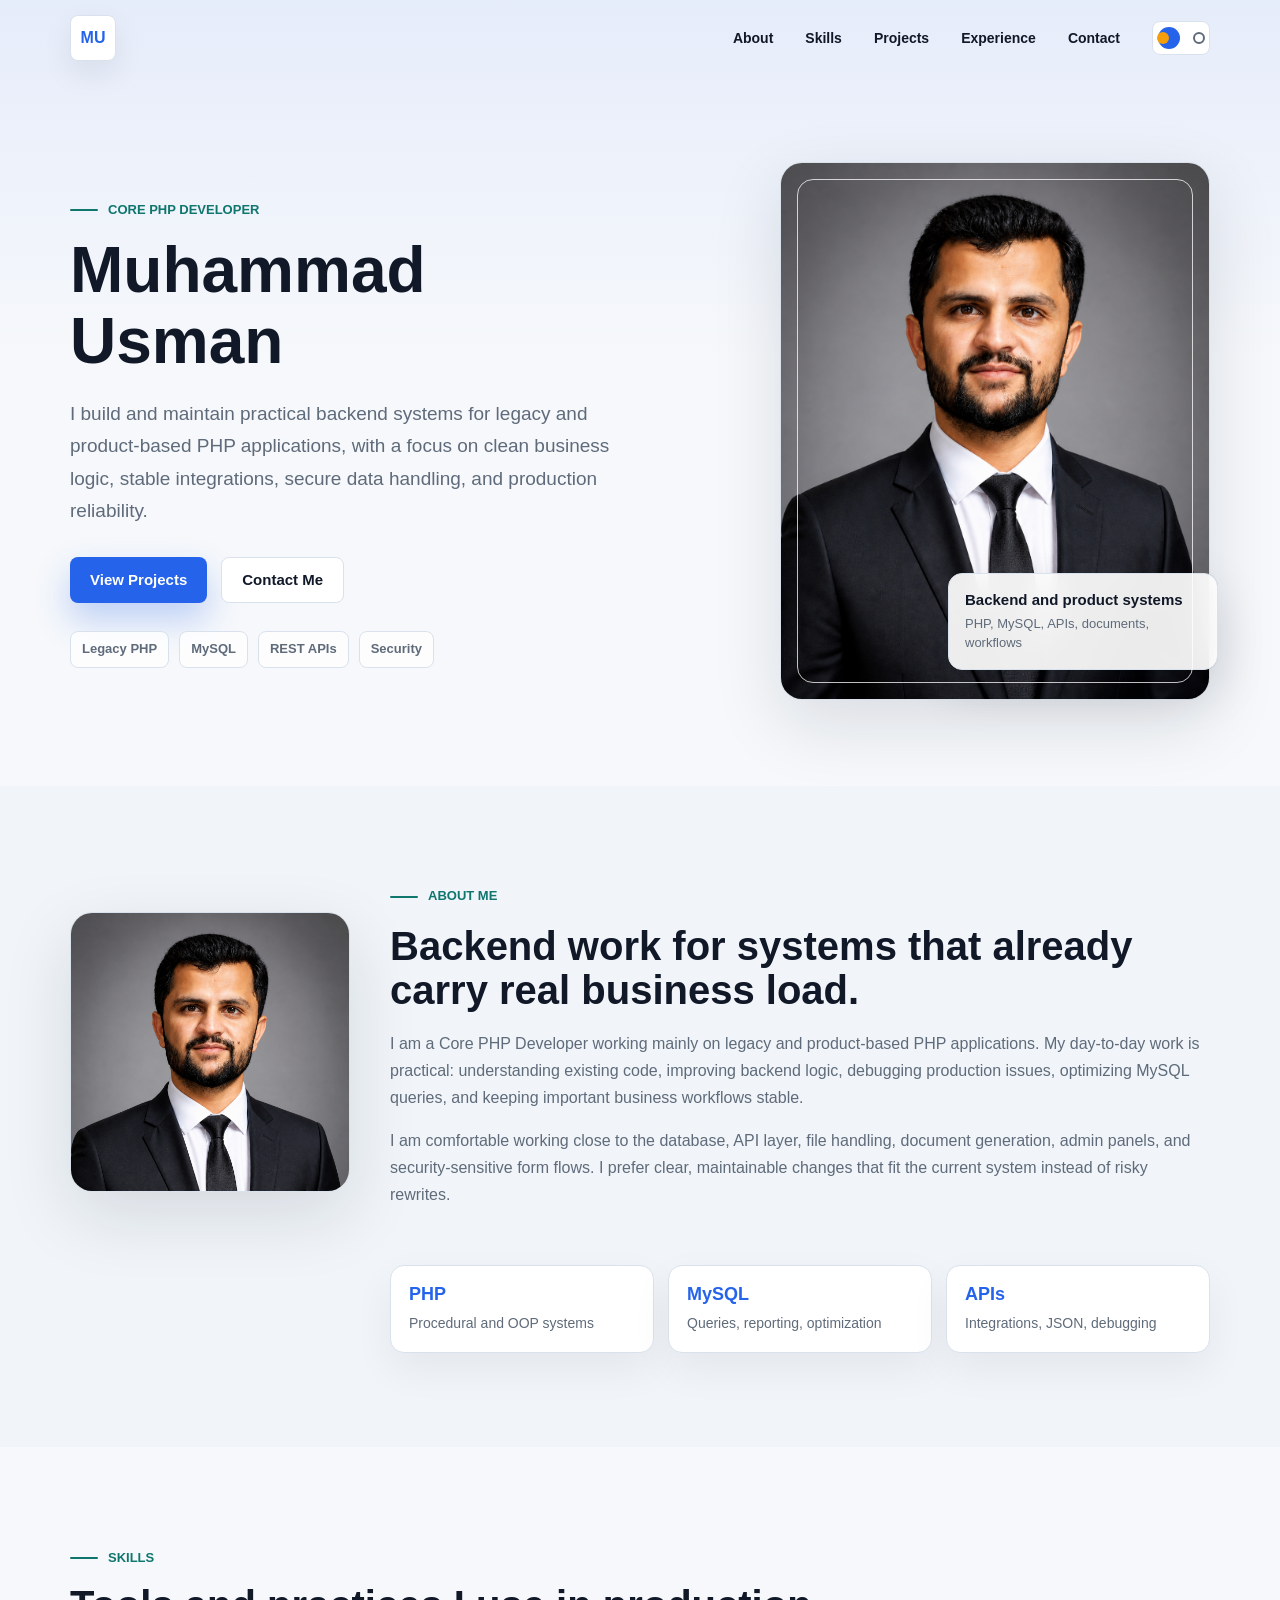
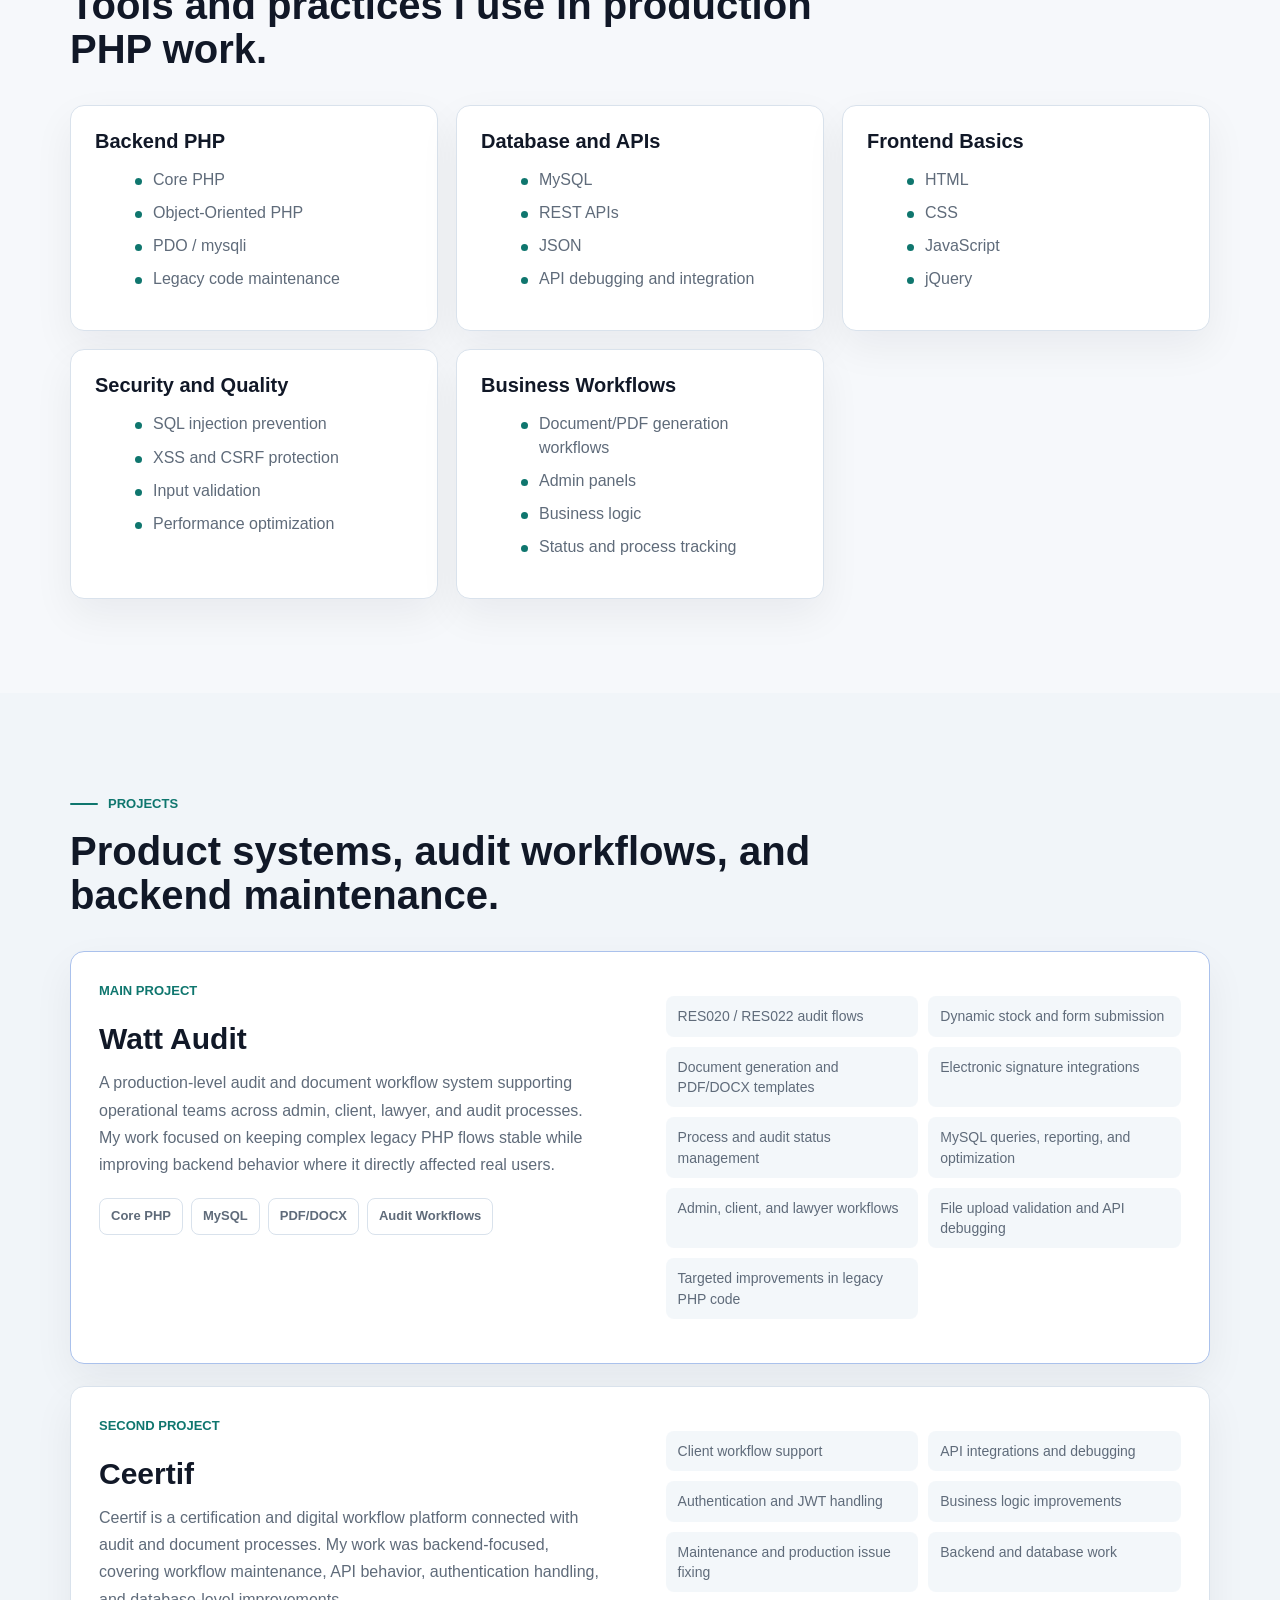
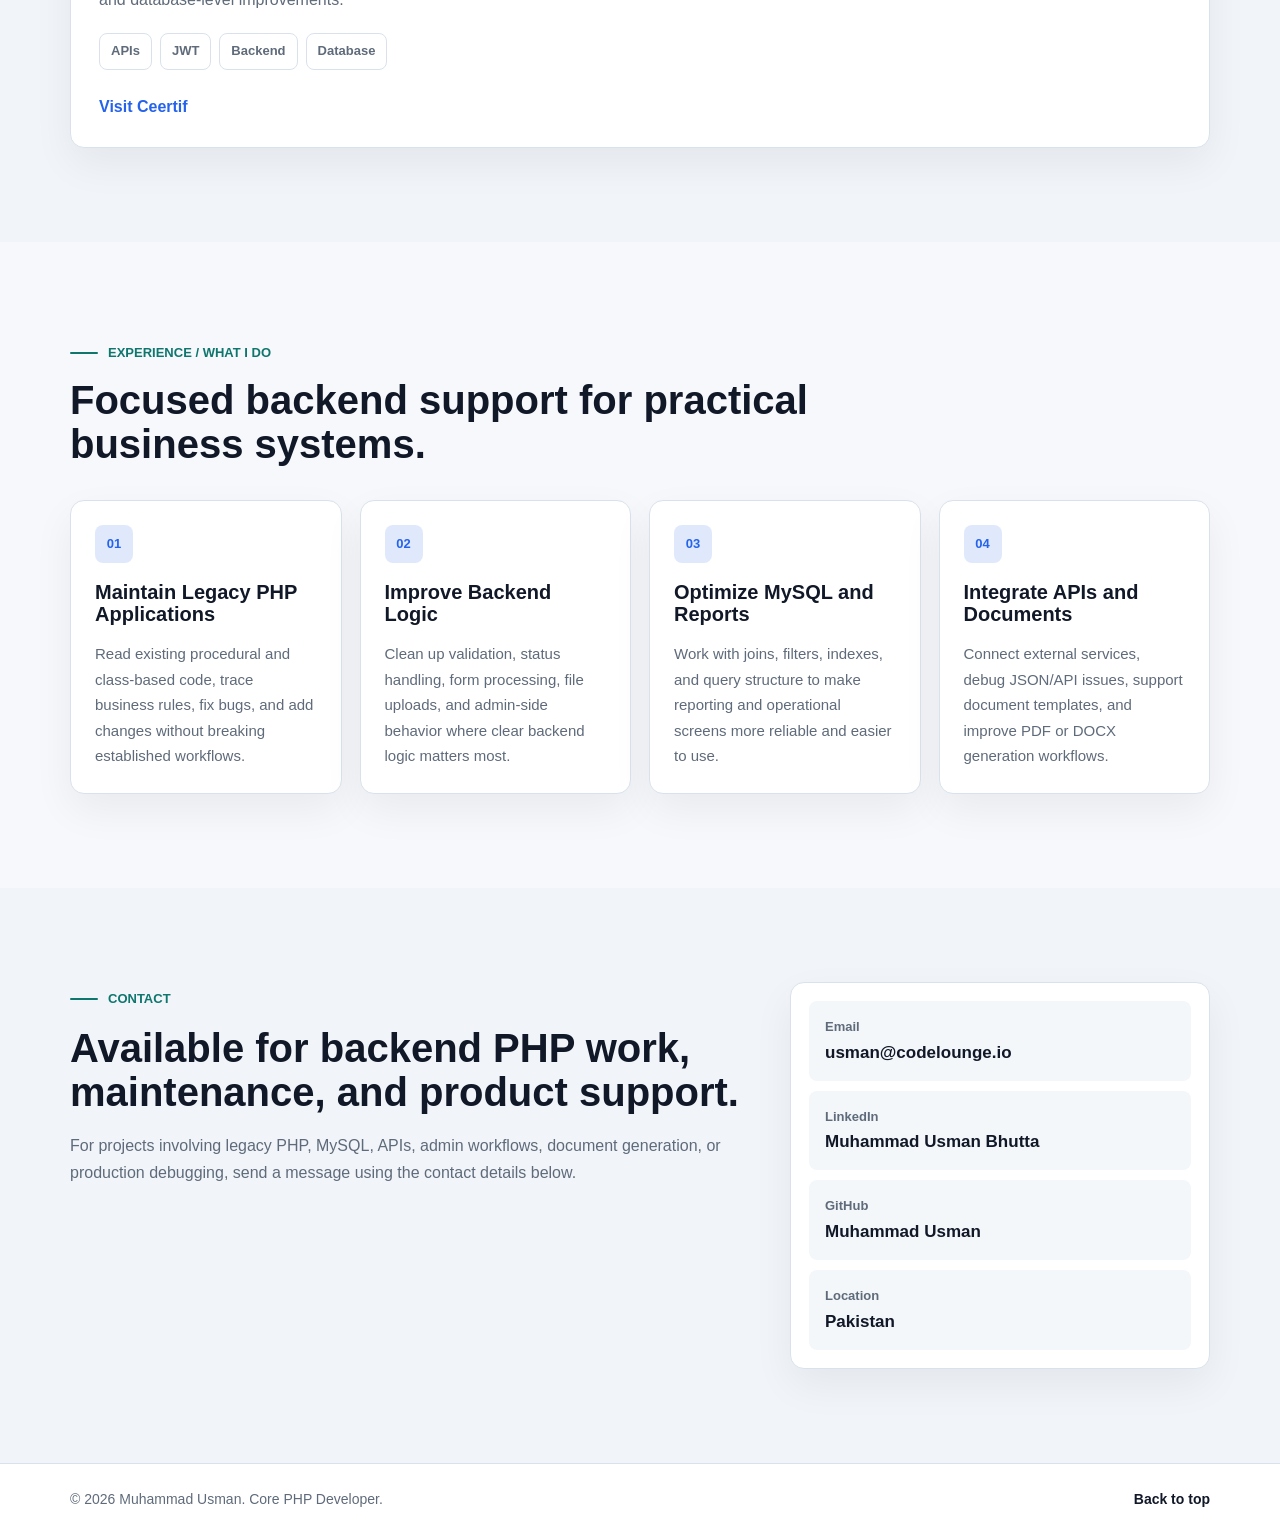
==== index.html @ afb9d02a "Initial commit" ====
<!DOCTYPE html>
<html lang="en" class="portfolio-doc">
<head>
    <meta charset="UTF-8">
    <meta name="viewport" content="width=device-width, initial-scale=1.0">
    <meta name="description" content="Muhammad Usman - Core PHP Developer portfolio focused on legacy PHP systems, MySQL optimization, APIs, security, and production backend maintenance.">
    <title>Muhammad Usman | Core PHP Developer</title>
    <script>
        (function () {
            var prefersDark = window.matchMedia && window.matchMedia('(prefers-color-scheme: dark)').matches;
            var savedTheme = null;

            try {
                savedTheme = localStorage.getItem('portfolio-theme');
            } catch (error) {
                savedTheme = null;
            }

            document.documentElement.setAttribute('data-theme', savedTheme || (prefersDark ? 'dark' : 'light'));
        }());
    </script>
    <link rel="stylesheet" href="assets/css/style.css">
</head>
<body class="portfolio-page">
    <a class="skip-link" href="#main">Skip to content</a>

    <header class="portfolio-header" data-header>
        <nav class="portfolio-nav" aria-label="Primary navigation">
            <a class="brand-mark" href="#home" aria-label="Muhammad Usman home">
                <span>MU</span>
            </a>

            <button class="nav-toggle" type="button" aria-label="Open navigation" aria-expanded="false" data-nav-toggle>
                <span></span>
                <span></span>
                <span></span>
            </button>

            <div class="nav-links" data-nav-menu>
                <a href="#about">About</a>
                <a href="#skills">Skills</a>
                <a href="#projects">Projects</a>
                <a href="#experience">Experience</a>
                <a href="#contact">Contact</a>
            </div>

            <button class="theme-toggle" type="button" aria-label="Toggle color theme" aria-pressed="false" data-theme-toggle>
                <span class="theme-toggle__sun" aria-hidden="true"></span>
                <span class="theme-toggle__moon" aria-hidden="true"></span>
            </button>
        </nav>
    </header>

    <main id="main">
        <section class="hero-section portfolio-section" id="home">
            <div class="section-shell hero-grid">
                <div class="hero-copy reveal">
                    <p class="eyebrow">Core PHP Developer</p>
                    <h1>Muhammad Usman</h1>
                    <p class="hero-lede">
                        I build and maintain practical backend systems for legacy and product-based PHP applications, with a focus on clean business logic, stable integrations, secure data handling, and production reliability.
                    </p>
                    <div class="hero-actions" aria-label="Primary actions">
                        <a class="btn btn-primary" href="#projects">View Projects</a>
                        <a class="btn btn-secondary" href="#contact">Contact Me</a>
                    </div>
                    <div class="hero-highlights" aria-label="Developer focus areas">
                        <span>Legacy PHP</span>
                        <span>MySQL</span>
                        <span>REST APIs</span>
                        <span>Security</span>
                    </div>
                </div>

                <div class="hero-visual reveal">
                    <div class="profile-frame">
                        <img src="assets/images/muhammad-usman-profile.png" alt="Muhammad Usman" width="1086" height="1448">
                    </div>
                    <div class="profile-note">
                        <strong>Backend and product systems</strong>
                        <span>PHP, MySQL, APIs, documents, workflows</span>
                    </div>
                </div>
            </div>
        </section>

        <section class="portfolio-section about-section" id="about">
            <div class="section-shell about-grid">
                <div class="about-portrait reveal">
                    <img src="assets/images/muhammad-usman-profile.png" alt="Muhammad Usman profile portrait" width="1086" height="1448">
                </div>

                <div class="section-copy reveal">
                    <p class="eyebrow">About Me</p>
                    <h2>Backend work for systems that already carry real business load.</h2>
                    <p>
                        I am a Core PHP Developer working mainly on legacy and product-based PHP applications. My day-to-day work is practical: understanding existing code, improving backend logic, debugging production issues, optimizing MySQL queries, and keeping important business workflows stable.
                    </p>
                    <p>
                        I am comfortable working close to the database, API layer, file handling, document generation, admin panels, and security-sensitive form flows. I prefer clear, maintainable changes that fit the current system instead of risky rewrites.
                    </p>
                </div>

                <div class="about-metrics reveal" aria-label="Work focus">
                    <div>
                        <strong>PHP</strong>
                        <span>Procedural and OOP systems</span>
                    </div>
                    <div>
                        <strong>MySQL</strong>
                        <span>Queries, reporting, optimization</span>
                    </div>
                    <div>
                        <strong>APIs</strong>
                        <span>Integrations, JSON, debugging</span>
                    </div>
                </div>
            </div>
        </section>

        <section class="portfolio-section skills-section" id="skills">
            <div class="section-shell">
                <div class="section-heading reveal">
                    <p class="eyebrow">Skills</p>
                    <h2>Tools and practices I use in production PHP work.</h2>
                </div>

                <div class="skills-grid">
                    <article class="skill-card reveal">
                        <h3>Backend PHP</h3>
                        <ul>
                            <li>Core PHP</li>
                            <li>Object-Oriented PHP</li>
                            <li>PDO / mysqli</li>
                            <li>Legacy code maintenance</li>
                        </ul>
                    </article>

                    <article class="skill-card reveal">
                        <h3>Database and APIs</h3>
                        <ul>
                            <li>MySQL</li>
                            <li>REST APIs</li>
                            <li>JSON</li>
                            <li>API debugging and integration</li>
                        </ul>
                    </article>

                    <article class="skill-card reveal">
                        <h3>Frontend Basics</h3>
                        <ul>
                            <li>HTML</li>
                            <li>CSS</li>
                            <li>JavaScript</li>
                            <li>jQuery</li>
                        </ul>
                    </article>

                    <article class="skill-card reveal">
                        <h3>Security and Quality</h3>
                        <ul>
                            <li>SQL injection prevention</li>
                            <li>XSS and CSRF protection</li>
                            <li>Input validation</li>
                            <li>Performance optimization</li>
                        </ul>
                    </article>

                    <article class="skill-card reveal">
                        <h3>Business Workflows</h3>
                        <ul>
                            <li>Document/PDF generation workflows</li>
                            <li>Admin panels</li>
                            <li>Business logic</li>
                            <li>Status and process tracking</li>
                        </ul>
                    </article>
                </div>
            </div>
        </section>

        <section class="portfolio-section projects-section" id="projects">
            <div class="section-shell">
                <div class="section-heading reveal">
                    <p class="eyebrow">Projects</p>
                    <h2>Product systems, audit workflows, and backend maintenance.</h2>
                </div>

                <div class="project-list">
                    <article class="project-card project-card--featured reveal">
                        <div class="project-card__content">
                            <p class="project-label">Main Project</p>
                            <h3>Watt Audit</h3>
                            <p>
                                A production-level audit and document workflow system supporting operational teams across admin, client, lawyer, and audit processes. My work focused on keeping complex legacy PHP flows stable while improving backend behavior where it directly affected real users.
                            </p>
                            <div class="project-tags">
                                <span>Core PHP</span>
                                <span>MySQL</span>
                                <span>PDF/DOCX</span>
                                <span>Audit Workflows</span>
                            </div>
                        </div>
                        <ul class="project-points">
                            <li>RES020 / RES022 audit flows</li>
                            <li>Dynamic stock and form submission</li>
                            <li>Document generation and PDF/DOCX templates</li>
                            <li>Electronic signature integrations</li>
                            <li>Process and audit status management</li>
                            <li>MySQL queries, reporting, and optimization</li>
                            <li>Admin, client, and lawyer workflows</li>
                            <li>File upload validation and API debugging</li>
                            <li>Targeted improvements in legacy PHP code</li>
                        </ul>
                    </article>

                    <article class="project-card reveal">
                        <div class="project-card__content">
                            <p class="project-label">Second Project</p>
                            <h3>Ceertif</h3>
                            <p>
                                Ceertif is a certification and digital workflow platform connected with audit and document processes. My work was backend-focused, covering workflow maintenance, API behavior, authentication handling, and database-level improvements.
                            </p>
                            <div class="project-tags">
                                <span>APIs</span>
                                <span>JWT</span>
                                <span>Backend</span>
                                <span>Database</span>
                            </div>
                        </div>
                        <ul class="project-points">
                            <li>Client workflow support</li>
                            <li>API integrations and debugging</li>
                            <li>Authentication and JWT handling</li>
                            <li>Business logic improvements</li>
                            <li>Maintenance and production issue fixing</li>
                            <li>Backend and database work</li>
                        </ul>
                        <a class="project-link" href="https://www.ceertif.com/en/" target="_blank" rel="noopener noreferrer">Visit Ceertif</a>
                    </article>
                </div>
            </div>
        </section>

        <section class="portfolio-section experience-section" id="experience">
            <div class="section-shell">
                <div class="section-heading reveal">
                    <p class="eyebrow">Experience / What I Do</p>
                    <h2>Focused backend support for practical business systems.</h2>
                </div>

                <div class="work-grid">
                    <article class="work-card reveal">
                        <span>01</span>
                        <h3>Maintain Legacy PHP Applications</h3>
                        <p>Read existing procedural and class-based code, trace business rules, fix bugs, and add changes without breaking established workflows.</p>
                    </article>

                    <article class="work-card reveal">
                        <span>02</span>
                        <h3>Improve Backend Logic</h3>
                        <p>Clean up validation, status handling, form processing, file uploads, and admin-side behavior where clear backend logic matters most.</p>
                    </article>

                    <article class="work-card reveal">
                        <span>03</span>
                        <h3>Optimize MySQL and Reports</h3>
                        <p>Work with joins, filters, indexes, and query structure to make reporting and operational screens more reliable and easier to use.</p>
                    </article>

                    <article class="work-card reveal">
                        <span>04</span>
                        <h3>Integrate APIs and Documents</h3>
                        <p>Connect external services, debug JSON/API issues, support document templates, and improve PDF or DOCX generation workflows.</p>
                    </article>
                </div>
            </div>
        </section>

        <section class="portfolio-section contact-section" id="contact">
            <div class="section-shell contact-grid">
                <div class="section-copy reveal">
                    <p class="eyebrow">Contact</p>
                    <h2>Available for backend PHP work, maintenance, and product support.</h2>
                    <p>
                        For projects involving legacy PHP, MySQL, APIs, admin workflows, document generation, or production debugging, send a message using the contact details below.
                    </p>
                </div>

                <div class="contact-card reveal">
                    <a href="mailto:usman@codelounge.io">
                        <span>Email</span>
                        <strong>usman@codelounge.io</strong>
                    </a>
                    <a href="https://www.linkedin.com/in/musmanbhutta29/" aria-label="LinkedIn profile placeholder">
                        <span>LinkedIn</span>
                        <strong>Muhammad Usman Bhutta</strong>
                    </a>
                    <a href="https://github.com/musmanbhutta" aria-label="GitHub profile placeholder">
                        <span>GitHub</span>
                        <strong>Muhammad Usman</strong>
                    </a>
                    <div>
                        <span>Location</span>
                        <strong>Pakistan</strong>
                    </div>
                </div>
            </div>
        </section>
    </main>

    <footer class="portfolio-footer">
        <div class="section-shell">
            <p>&copy; <span data-current-year></span> Muhammad Usman. Core PHP Developer.</p>
            <a href="#home">Back to top</a>
        </div>
    </footer>

    <script src="assets/js/main.js"></script>
</body>
</html>
---- assets/css/style.css ----
/*
* ----------------------------------------------------------------------------------------
* Muhammad Usman Portfolio
* Scoped to body.portfolio-page to avoid changing the legacy PHP theme above.
* ----------------------------------------------------------------------------------------
*/

.portfolio-doc {
    scroll-behavior: smooth;
}

body.portfolio-page {
    --bg: #f6f8fb;
    --surface: #ffffff;
    --surface-soft: #eef4f8;
    --surface-strong: #10151f;
    --text: #111827;
    --muted: #5f6b7a;
    --line: #d9e2ec;
    --accent: #2563eb;
    --accent-strong: #1747b5;
    --accent-alt: #0f766e;
    --accent-warm: #f59e0b;
    --shadow: 0 24px 70px rgba(17, 24, 39, 0.12);
    --radius-sm: 8px;
    --radius-md: 14px;
    --radius-lg: 22px;
    --header-height: 76px;
    margin: 0;
    min-height: 100%;
    overflow-x: hidden;
    background:
        linear-gradient(180deg, rgba(37, 99, 235, 0.08) 0, rgba(37, 99, 235, 0) 360px),
        var(--bg);
    color: var(--text);
    font-family: Arial, Helvetica, sans-serif;
    font-size: 16px;
    font-weight: 400;
    line-height: 1.6;
    letter-spacing: 0;
}

html[data-theme="dark"] body.portfolio-page {
    --bg: #111315;
    --surface: #191d20;
    --surface-soft: #20272c;
    --surface-strong: #f5f7fa;
    --text: #f5f7fa;
    --muted: #aab4c0;
    --line: #303840;
    --accent: #5b8cff;
    --accent-strong: #8fb0ff;
    --accent-alt: #2dd4bf;
    --accent-warm: #fbbf24;
    --shadow: 0 24px 70px rgba(0, 0, 0, 0.34);
    background:
        linear-gradient(180deg, rgba(45, 212, 191, 0.08) 0, rgba(45, 212, 191, 0) 360px),
        var(--bg);
}

body.portfolio-page *,
body.portfolio-page *::before,
body.portfolio-page *::after {
    box-sizing: border-box;
}

body.portfolio-page h1,
body.portfolio-page h2,
body.portfolio-page h3,
body.portfolio-page h4,
body.portfolio-page h5,
body.portfolio-page h6,
body.portfolio-page p {
    margin-top: 0;
    letter-spacing: 0;
}

body.portfolio-page h1,
body.portfolio-page h2,
body.portfolio-page h3 {
    color: var(--text);
    font-family: Arial, Helvetica, sans-serif;
    font-weight: 800;
    line-height: 1.1;
}

body.portfolio-page p {
    color: var(--muted);
    line-height: 1.7;
}

body.portfolio-page a {
    color: inherit;
    font-family: Arial, Helvetica, sans-serif;
    text-decoration: none;
}

body.portfolio-page a:hover {
    color: inherit;
}

body.portfolio-page img {
    display: block;
    max-width: 100%;
    height: auto;
}

body.portfolio-page ul {
    list-style: none;
}

.skip-link {
    position: fixed;
    top: 14px;
    left: 14px;
    z-index: 1000;
    transform: translateY(-140%);
    border-radius: var(--radius-sm);
    background: var(--surface-strong);
    color: var(--bg) !important;
    padding: 10px 14px;
    transition: transform 180ms ease;
}

.skip-link:focus {
    transform: translateY(0);
}

.portfolio-header {
    position: fixed;
    top: 0;
    right: 0;
    left: 0;
    z-index: 50;
    border-bottom: 1px solid transparent;
    transition: background 200ms ease, border-color 200ms ease, box-shadow 200ms ease;
}

.portfolio-header.is-scrolled,
body.nav-open .portfolio-header {
    border-color: color-mix(in srgb, var(--line) 78%, transparent);
    background: color-mix(in srgb, var(--bg) 88%, transparent);
    box-shadow: 0 18px 50px rgba(15, 23, 42, 0.08);
    backdrop-filter: blur(18px);
}

.portfolio-nav {
    display: flex;
    align-items: center;
    justify-content: space-between;
    gap: 20px;
    width: min(1140px, calc(100% - 40px));
    min-height: var(--header-height);
    margin: 0 auto;
}

.brand-mark {
    display: inline-flex;
    align-items: center;
    justify-content: center;
    flex: 0 0 46px;
    width: 46px;
    height: 46px;
    border: 1px solid var(--line);
    border-radius: var(--radius-sm);
    background: var(--surface);
    box-shadow: 0 12px 30px rgba(17, 24, 39, 0.08);
}

.brand-mark span {
    color: var(--accent);
    font-size: 16px;
    font-weight: 800;
}

.nav-links {
    display: flex;
    align-items: center;
    justify-content: center;
    gap: 8px;
    margin-left: auto;
}

.nav-links a {
    position: relative;
    border-radius: var(--radius-sm);
    color: var(--muted);
    font-size: 14px;
    font-weight: 700;
    padding: 10px 12px;
    transition: color 180ms ease, background 180ms ease;
}

.nav-links a:hover,
.nav-links a.is-active {
    background: color-mix(in srgb, var(--accent) 10%, transparent);
    color: var(--accent);
}

.theme-toggle,
.nav-toggle {
    border: 1px solid var(--line);
    border-radius: var(--radius-sm);
    background: var(--surface);
    color: var(--text);
    cursor: pointer;
    transition: border-color 180ms ease, transform 180ms ease, background 180ms ease;
}

.theme-toggle:hover,
.nav-toggle:hover {
    border-color: color-mix(in srgb, var(--accent) 45%, var(--line));
    transform: translateY(-1px);
}

.theme-toggle {
    position: relative;
    display: inline-flex;
    align-items: center;
    justify-content: space-between;
    flex: 0 0 58px;
    width: 58px;
    height: 34px;
    padding: 4px;
}

.theme-toggle::after {
    content: "";
    position: absolute;
    top: 5px;
    left: 5px;
    width: 22px;
    height: 22px;
    border-radius: 50%;
    background: var(--accent);
    transition: transform 180ms ease;
}

html[data-theme="dark"] .theme-toggle::after {
    transform: translateX(24px);
}

.theme-toggle__sun,
.theme-toggle__moon {
    width: 12px;
    height: 12px;
    border-radius: 50%;
    z-index: 1;
}

.theme-toggle__sun {
    background: var(--accent-warm);
}

.theme-toggle__moon {
    border: 2px solid var(--muted);
}

.nav-toggle {
    display: none;
    flex: 0 0 42px;
    width: 42px;
    height: 42px;
    padding: 10px;
}

.nav-toggle span {
    display: block;
    width: 100%;
    height: 2px;
    margin: 4px 0;
    border-radius: 999px;
    background: var(--text);
    transition: transform 180ms ease, opacity 180ms ease;
}

body.nav-open .nav-toggle span:nth-child(1) {
    transform: translateY(6px) rotate(45deg);
}

body.nav-open .nav-toggle span:nth-child(2) {
    opacity: 0;
}

body.nav-open .nav-toggle span:nth-child(3) {
    transform: translateY(-6px) rotate(-45deg);
}

.portfolio-section {
    scroll-margin-top: calc(var(--header-height) + 28px);
    padding: 94px 0;
}

.hero-section {
    padding-top: calc(var(--header-height) + 86px);
    padding-bottom: 86px;
}

.section-shell {
    width: min(1140px, calc(100% - 40px));
    margin: 0 auto;
}

.hero-grid {
    display: grid;
    grid-template-columns: minmax(0, 1.05fr) minmax(320px, 0.95fr);
    align-items: center;
    gap: 60px;
}

.eyebrow {
    display: inline-flex;
    align-items: center;
    gap: 10px;
    margin-bottom: 14px;
    color: var(--accent-alt) !important;
    font-size: 13px;
    font-weight: 800;
    line-height: 1.3;
    text-transform: uppercase;
}

.eyebrow::before {
    content: "";
    width: 28px;
    height: 2px;
    border-radius: 999px;
    background: var(--accent-alt);
}

.hero-copy h1 {
    margin-bottom: 22px;
    font-size: 64px;
}

.hero-lede {
    max-width: 690px;
    margin-bottom: 30px;
    font-size: 19px;
}

.hero-actions {
    display: flex;
    flex-wrap: wrap;
    gap: 14px;
    margin-bottom: 28px;
}

.btn {
    display: inline-flex;
    align-items: center;
    justify-content: center;
    min-height: 46px;
    border-radius: var(--radius-sm);
    font-size: 15px;
    font-weight: 800;
    line-height: 1.2;
    padding: 13px 20px;
    transition: transform 180ms ease, box-shadow 180ms ease, background 180ms ease, border-color 180ms ease;
}

.btn:hover {
    transform: translateY(-2px);
}

.btn-primary {
    background: var(--accent);
    color: #ffffff !important;
    box-shadow: 0 16px 34px color-mix(in srgb, var(--accent) 28%, transparent);
}

.btn-primary:hover {
    background: var(--accent-strong);
}

.btn-secondary {
    border: 1px solid var(--line);
    background: var(--surface);
    color: var(--text) !important;
}

.btn-secondary:hover {
    border-color: color-mix(in srgb, var(--accent) 42%, var(--line));
    box-shadow: 0 14px 28px rgba(17, 24, 39, 0.08);
}

.hero-highlights {
    display: flex;
    flex-wrap: wrap;
    gap: 10px;
}

.hero-highlights span,
.project-tags span {
    display: inline-flex;
    align-items: center;
    min-height: 32px;
    border: 1px solid var(--line);
    border-radius: var(--radius-sm);
    background: color-mix(in srgb, var(--surface) 80%, transparent);
    color: var(--muted);
    font-size: 13px;
    font-weight: 700;
    padding: 7px 11px;
}

.hero-visual {
    position: relative;
}

.profile-frame {
    position: relative;
    overflow: hidden;
    width: min(100%, 430px);
    aspect-ratio: 4 / 5;
    margin-left: auto;
    border: 1px solid var(--line);
    border-radius: var(--radius-lg);
    background: var(--surface-soft);
    box-shadow: var(--shadow);
}

.profile-frame::before {
    content: "";
    position: absolute;
    inset: 16px;
    z-index: 1;
    border: 1px solid color-mix(in srgb, var(--surface) 75%, transparent);
    border-radius: calc(var(--radius-lg) - 6px);
    pointer-events: none;
}

.profile-frame img {
    width: 100%;
    height: 100%;
    object-fit: cover;
    object-position: center top;
}

.profile-note {
    position: absolute;
    right: -8px;
    bottom: 30px;
    width: min(270px, 72%);
    border: 1px solid var(--line);
    border-radius: var(--radius-md);
    background: color-mix(in srgb, var(--surface) 92%, transparent);
    box-shadow: 0 18px 50px rgba(17, 24, 39, 0.14);
    padding: 16px;
    backdrop-filter: blur(14px);
}

.profile-note strong,
.profile-note span {
    display: block;
}

.profile-note strong {
    color: var(--text);
    font-size: 15px;
    line-height: 1.35;
}

.profile-note span {
    margin-top: 5px;
    color: var(--muted);
    font-size: 13px;
    line-height: 1.45;
}

.about-section,
.projects-section,
.contact-section {
    background: color-mix(in srgb, var(--surface-soft) 50%, transparent);
}

.about-grid {
    display: grid;
    grid-template-columns: 280px minmax(0, 1fr);
    align-items: center;
    gap: 40px;
}

.about-portrait {
    overflow: hidden;
    aspect-ratio: 1;
    border: 1px solid var(--line);
    border-radius: var(--radius-lg);
    background: var(--surface);
    box-shadow: var(--shadow);
}

.about-portrait img {
    width: 100%;
    height: 100%;
    object-fit: cover;
    object-position: center top;
}

.section-copy h2,
.section-heading h2 {
    max-width: 760px;
    margin-bottom: 18px;
    font-size: 40px;
}

.section-copy p {
    max-width: 820px;
    margin-bottom: 16px;
}

.about-metrics {
    grid-column: 2;
    display: grid;
    grid-template-columns: repeat(3, minmax(0, 1fr));
    gap: 14px;
}

.about-metrics div,
.skill-card,
.project-card,
.work-card,
.contact-card {
    border: 1px solid var(--line);
    border-radius: var(--radius-md);
    background: var(--surface);
    box-shadow: 0 16px 42px rgba(17, 24, 39, 0.06);
}

.about-metrics div {
    padding: 18px;
}

.about-metrics strong,
.about-metrics span {
    display: block;
}

.about-metrics strong {
    color: var(--accent);
    font-size: 18px;
    line-height: 1.2;
}

.about-metrics span {
    margin-top: 8px;
    color: var(--muted);
    font-size: 14px;
    line-height: 1.45;
}

.section-heading {
    margin-bottom: 34px;
}

.skills-grid {
    display: grid;
    grid-template-columns: repeat(3, minmax(0, 1fr));
    gap: 18px;
}

.skill-card,
.work-card {
    padding: 24px;
    transition: transform 180ms ease, border-color 180ms ease, box-shadow 180ms ease;
}

.skill-card:hover,
.work-card:hover,
.project-card:hover {
    transform: translateY(-4px);
    border-color: color-mix(in srgb, var(--accent) 34%, var(--line));
    box-shadow: 0 24px 52px rgba(17, 24, 39, 0.1);
}

.skill-card h3,
.work-card h3 {
    margin-bottom: 16px;
    font-size: 20px;
}

.skill-card li {
    position: relative;
    margin-bottom: 10px;
    color: var(--muted);
    line-height: 1.45;
    padding-left: 18px;
}

.skill-card li::before {
    content: "";
    position: absolute;
    top: 10px;
    left: 0;
    width: 7px;
    height: 7px;
    border-radius: 50%;
    background: var(--accent-alt);
}

.project-list {
    display: grid;
    gap: 22px;
}

.project-card {
    display: grid;
    grid-template-columns: minmax(0, 0.95fr) minmax(280px, 1.05fr);
    gap: 24px;
    padding: 28px;
    transition: transform 180ms ease, border-color 180ms ease, box-shadow 180ms ease;
}

.project-card--featured {
    border-color: color-mix(in srgb, var(--accent) 26%, var(--line));
}

.project-label {
    margin-bottom: 10px;
    color: var(--accent-alt) !important;
    font-size: 13px;
    font-weight: 800;
    text-transform: uppercase;
}

.project-card h3 {
    margin-bottom: 14px;
    font-size: 30px;
}

.project-card p {
    margin-bottom: 20px;
}

.project-tags {
    display: flex;
    flex-wrap: wrap;
    gap: 8px;
}

.project-points {
    display: grid;
    grid-template-columns: repeat(2, minmax(0, 1fr));
    gap: 10px;
    align-content: start;
}

.project-points li {
    border-radius: var(--radius-sm);
    background: color-mix(in srgb, var(--surface-soft) 68%, transparent);
    color: var(--muted);
    font-size: 14px;
    line-height: 1.45;
    padding: 10px 12px;
}

.project-link {
    grid-column: 1 / -1;
    justify-self: start;
    color: var(--accent) !important;
    font-weight: 800;
}

.project-link:hover {
    color: var(--accent-strong) !important;
}

.work-grid {
    display: grid;
    grid-template-columns: repeat(4, minmax(0, 1fr));
    gap: 18px;
}

.work-card span {
    display: inline-flex;
    align-items: center;
    justify-content: center;
    width: 38px;
    height: 38px;
    margin-bottom: 18px;
    border-radius: var(--radius-sm);
    background: color-mix(in srgb, var(--accent) 14%, transparent);
    color: var(--accent);
    font-size: 13px;
    font-weight: 800;
}

.work-card p {
    margin-bottom: 0;
    font-size: 15px;
}

.contact-grid {
    display: grid;
    grid-template-columns: minmax(0, 1fr) minmax(320px, 420px);
    align-items: start;
    gap: 40px;
}

.contact-card {
    display: grid;
    gap: 10px;
    padding: 18px;
}

.contact-card a,
.contact-card div {
    display: block;
    border-radius: var(--radius-sm);
    background: color-mix(in srgb, var(--surface-soft) 70%, transparent);
    padding: 16px;
    transition: background 180ms ease, transform 180ms ease;
}

.contact-card a:hover {
    background: color-mix(in srgb, var(--accent) 12%, var(--surface-soft));
    transform: translateX(3px);
}

.contact-card span,
.contact-card strong {
    display: block;
}

.contact-card span {
    margin-bottom: 4px;
    color: var(--muted);
    font-size: 13px;
    font-weight: 700;
}

.contact-card strong {
    overflow-wrap: anywhere;
    color: var(--text);
    font-size: 17px;
    line-height: 1.35;
}

.portfolio-footer {
    border-top: 1px solid var(--line);
    background: var(--surface);
    padding: 24px 0;
}

.portfolio-footer .section-shell {
    display: flex;
    align-items: center;
    justify-content: space-between;
    gap: 18px;
}

.portfolio-footer p {
    margin-bottom: 0;
    font-size: 14px;
}

.portfolio-footer a {
    color: var(--accent);
    font-size: 14px;
    font-weight: 800;
}

.reveal {
    opacity: 1;
    transform: none;
}

body.portfolio-animate .reveal {
    opacity: 0;
    transform: translateY(18px);
    transition: opacity 520ms ease, transform 520ms ease;
}

body.portfolio-animate .reveal.is-visible {
    opacity: 1;
    transform: translateY(0);
}

@media (max-width: 1040px) {
    .hero-grid {
        grid-template-columns: 1fr;
        gap: 46px;
    }

    .hero-copy {
        max-width: 760px;
    }

    .profile-frame {
        margin: 0;
    }

    .skills-grid,
    .work-grid {
        grid-template-columns: repeat(2, minmax(0, 1fr));
    }

    .about-grid,
    .contact-grid {
        grid-template-columns: 1fr;
    }

    .about-portrait {
        width: min(280px, 100%);
    }

    .about-metrics {
        grid-column: auto;
    }
}

@media (max-width: 780px) {
    body.portfolio-page {
        --header-height: 68px;
    }

    .portfolio-nav,
    .section-shell {
        width: min(100% - 28px, 1140px);
    }

    .nav-toggle {
        display: inline-block;
        margin-left: auto;
    }

    .nav-links {
        position: absolute;
        top: calc(100% + 8px);
        right: 14px;
        left: 14px;
        display: grid;
        gap: 6px;
        transform: translateY(-10px);
        visibility: hidden;
        opacity: 0;
        border: 1px solid var(--line);
        border-radius: var(--radius-md);
        background: var(--surface);
        box-shadow: var(--shadow);
        padding: 10px;
        transition: opacity 180ms ease, transform 180ms ease, visibility 180ms ease;
    }

    body.nav-open .nav-links {
        transform: translateY(0);
        visibility: visible;
        opacity: 1;
    }

    .nav-links a {
        padding: 12px;
    }

    .portfolio-section {
        padding: 76px 0;
    }

    .hero-section {
        min-height: auto;
        padding-top: calc(var(--header-height) + 44px);
        padding-bottom: 68px;
    }

    .hero-copy h1 {
        font-size: 46px;
    }

    .hero-lede {
        font-size: 18px;
    }

    .section-copy h2,
    .section-heading h2 {
        font-size: 32px;
    }

    .profile-frame {
        width: min(100%, 360px);
    }

    .profile-note {
        right: 12px;
        bottom: 14px;
    }

    .project-card,
    .project-points,
    .about-metrics {
        grid-template-columns: 1fr;
    }
}

@media (max-width: 560px) {
    .brand-mark {
        flex-basis: 42px;
        width: 42px;
        height: 42px;
    }

    .theme-toggle {
        flex-basis: 54px;
        width: 54px;
    }

    html[data-theme="dark"] .theme-toggle::after {
        transform: translateX(20px);
    }

    .hero-copy h1 {
        font-size: 38px;
    }

    .hero-lede {
        font-size: 17px;
    }

    .hero-actions,
    .hero-highlights {
        align-items: stretch;
    }

    .btn {
        width: 100%;
    }

    .skills-grid,
    .work-grid {
        grid-template-columns: 1fr;
    }

    .skill-card,
    .work-card,
    .project-card {
        padding: 20px;
    }

    .portfolio-footer .section-shell {
        align-items: flex-start;
        flex-direction: column;
    }
}

@media (prefers-reduced-motion: reduce) {
    .portfolio-doc {
        scroll-behavior: auto;
    }

    body.portfolio-page *,
    body.portfolio-page *::before,
    body.portfolio-page *::after {
        transition-duration: 0.01ms !important;
        animation-duration: 0.01ms !important;
        animation-iteration-count: 1 !important;
    }

    .reveal {
        opacity: 1;
        transform: none;
    }
}
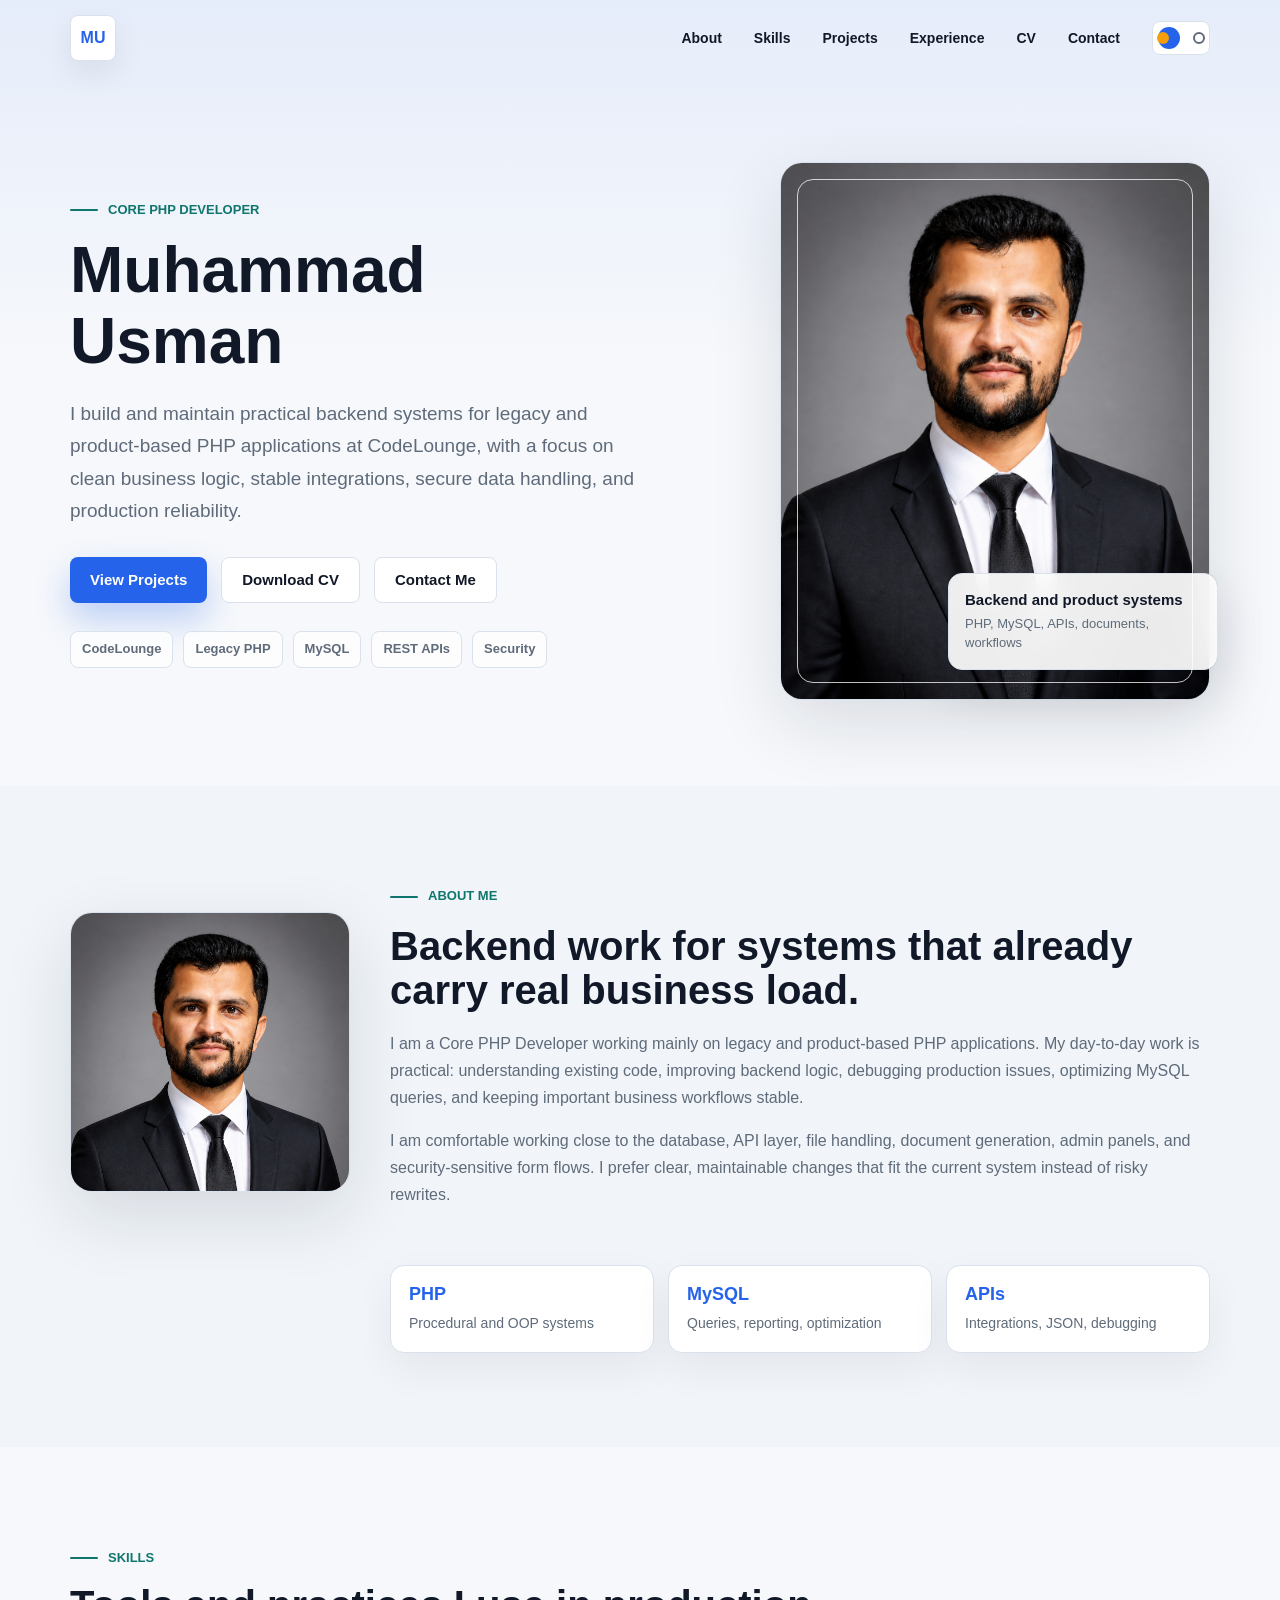
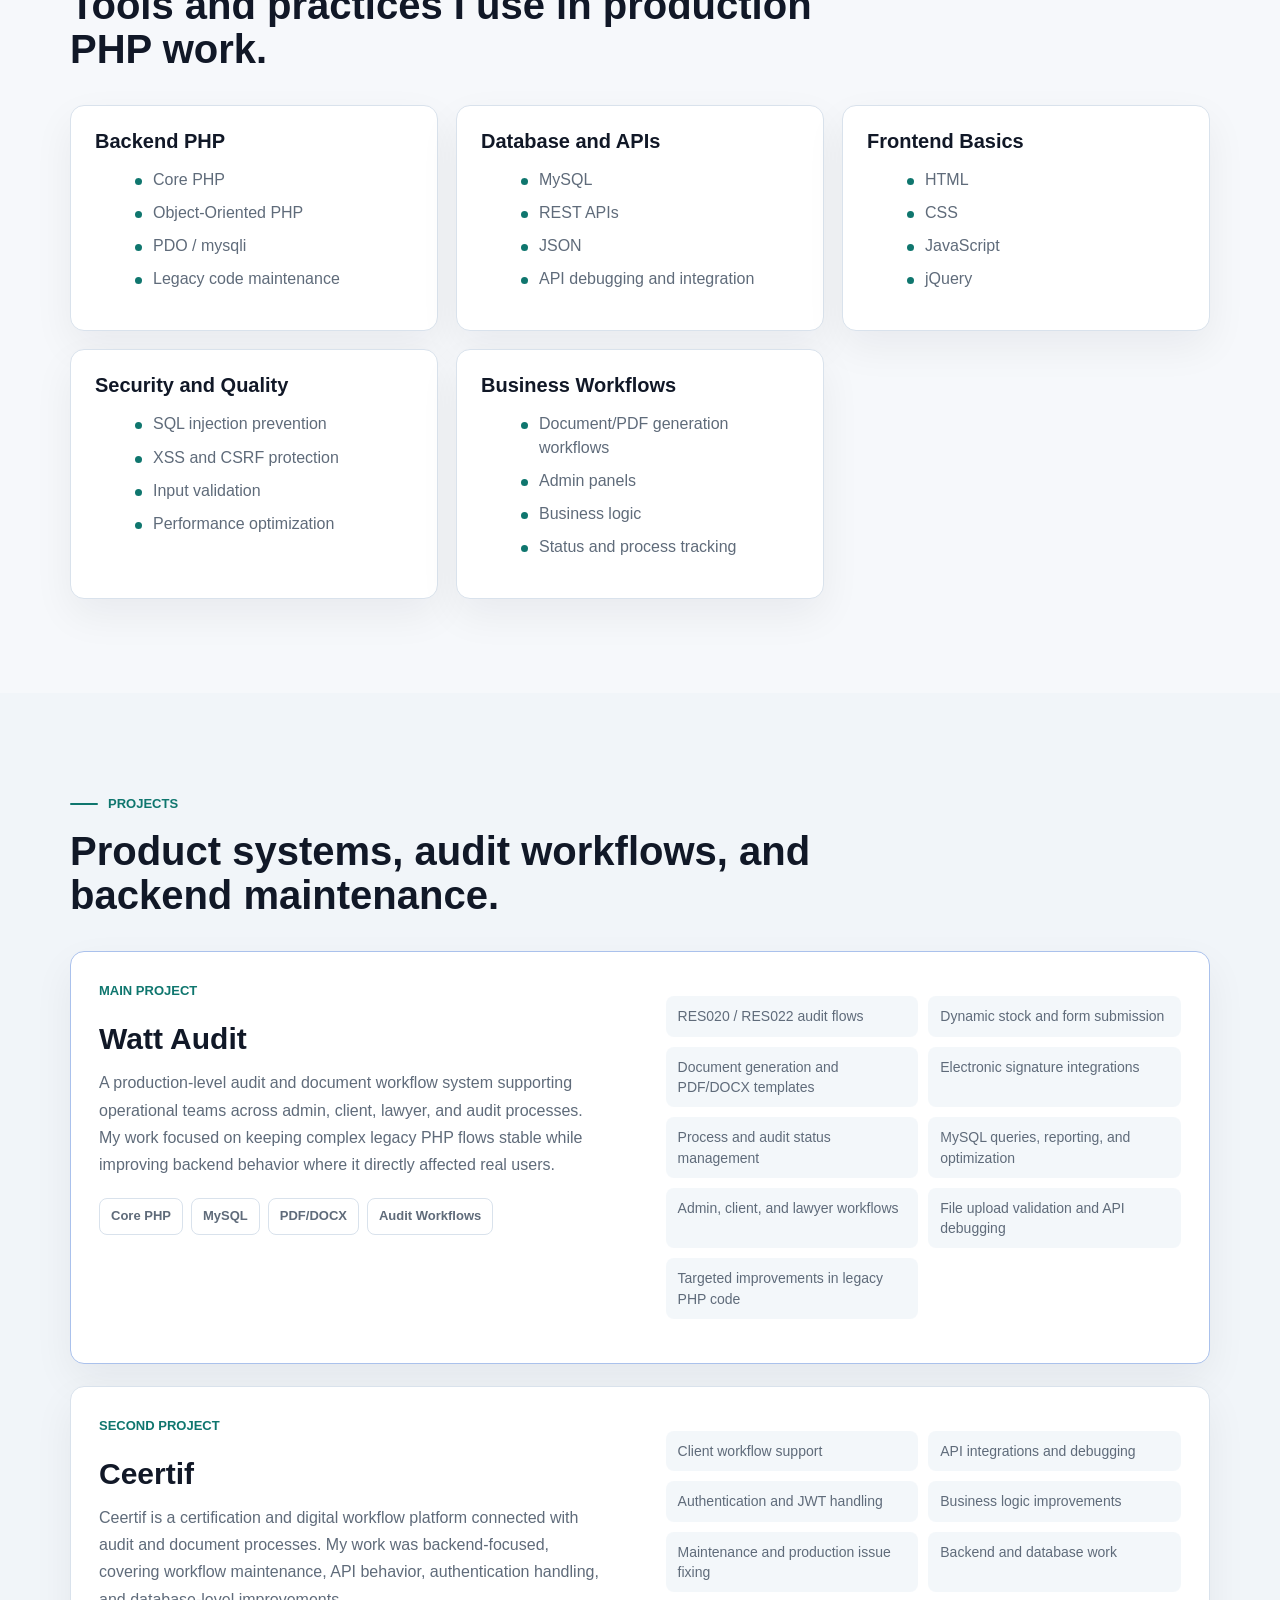
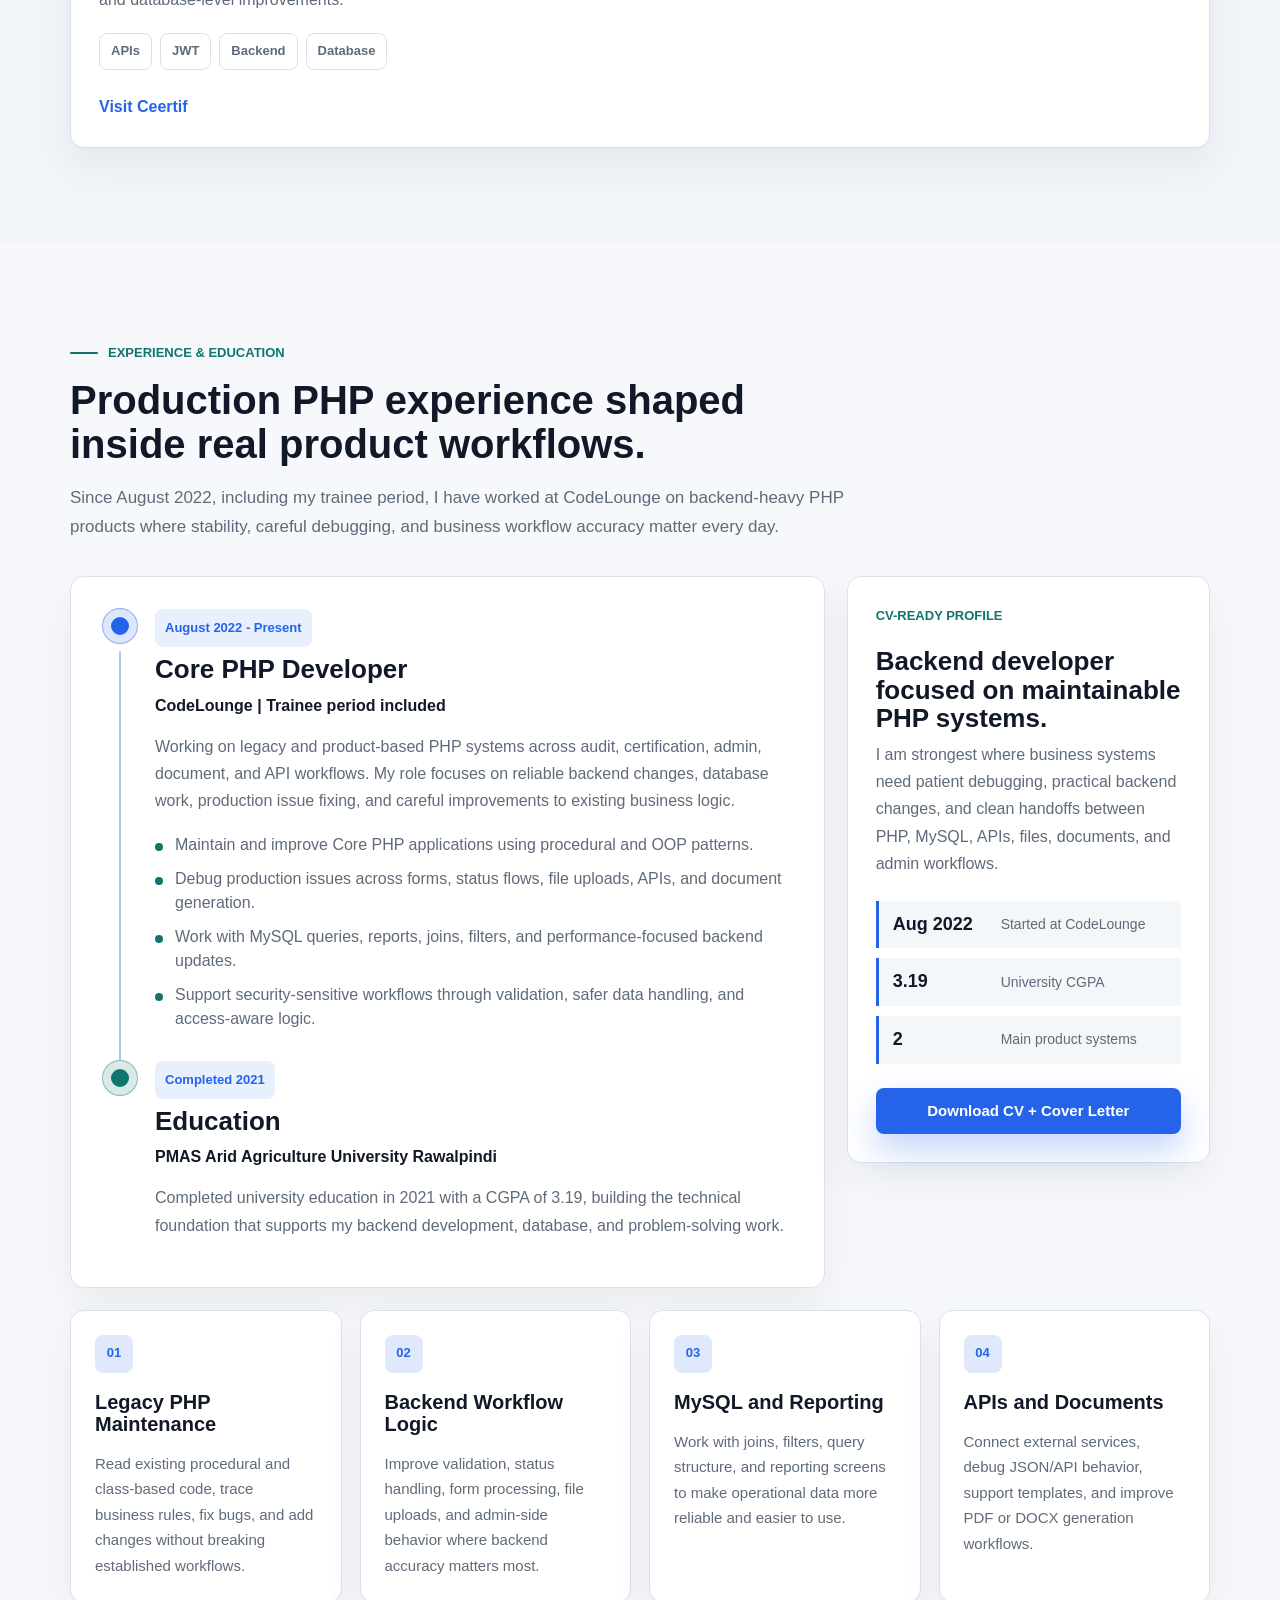
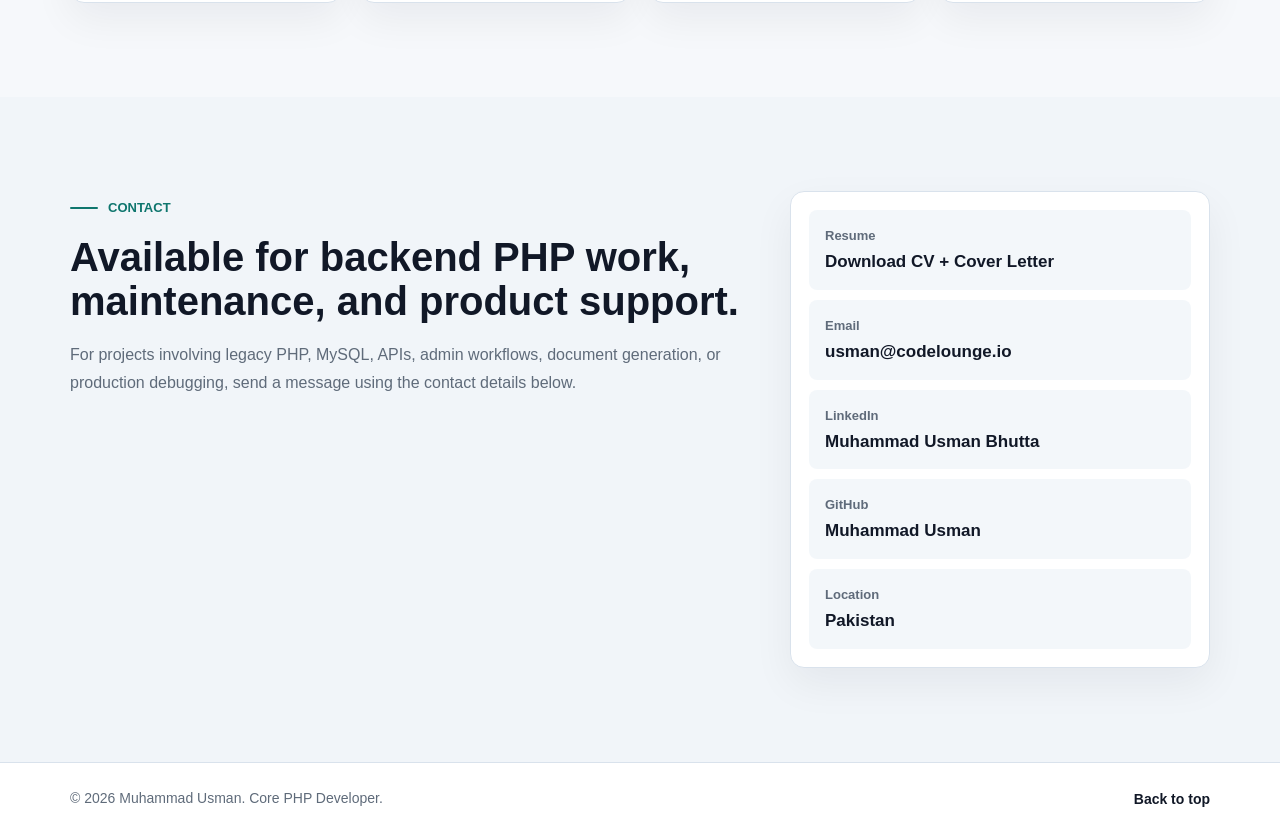
==== commit 443b982e: "." ====
--- a/index.html
+++ b/index.html
@@ -3,7 +3,7 @@
 <head>
     <meta charset="UTF-8">
     <meta name="viewport" content="width=device-width, initial-scale=1.0">
-    <meta name="description" content="Muhammad Usman - Core PHP Developer portfolio focused on legacy PHP systems, MySQL optimization, APIs, security, and production backend maintenance.">
+    <meta name="description" content="Muhammad Usman - Core PHP Developer at CodeLounge with experience in legacy PHP systems, MySQL optimization, APIs, security, and production backend maintenance.">
     <title>Muhammad Usman | Core PHP Developer</title>
     <script>
         (function () {
@@ -41,6 +41,7 @@
                 <a href="#skills">Skills</a>
                 <a href="#projects">Projects</a>
                 <a href="#experience">Experience</a>
+                <a href="Muhammad-Usman-CV-Cover-Letter.pdf" download>CV</a>
                 <a href="#contact">Contact</a>
             </div>
 
@@ -58,13 +59,15 @@
                     <p class="eyebrow">Core PHP Developer</p>
                     <h1>Muhammad Usman</h1>
                     <p class="hero-lede">
-                        I build and maintain practical backend systems for legacy and product-based PHP applications, with a focus on clean business logic, stable integrations, secure data handling, and production reliability.
+                        I build and maintain practical backend systems for legacy and product-based PHP applications at CodeLounge, with a focus on clean business logic, stable integrations, secure data handling, and production reliability.
                     </p>
                     <div class="hero-actions" aria-label="Primary actions">
                         <a class="btn btn-primary" href="#projects">View Projects</a>
+                        <a class="btn btn-secondary" href="Muhammad-Usman-CV-Cover-Letter.pdf" download>Download CV</a>
                         <a class="btn btn-secondary" href="#contact">Contact Me</a>
                     </div>
                     <div class="hero-highlights" aria-label="Developer focus areas">
+                        <span>CodeLounge</span>
                         <span>Legacy PHP</span>
                         <span>MySQL</span>
                         <span>REST APIs</span>
@@ -245,33 +248,93 @@
         <section class="portfolio-section experience-section" id="experience">
             <div class="section-shell">
                 <div class="section-heading reveal">
-                    <p class="eyebrow">Experience / What I Do</p>
-                    <h2>Focused backend support for practical business systems.</h2>
-                </div>
-
-                <div class="work-grid">
+                    <p class="eyebrow">Experience & Education</p>
+                    <h2>Production PHP experience shaped inside real product workflows.</h2>
+                    <p class="section-intro">
+                        Since August 2022, including my trainee period, I have worked at CodeLounge on backend-heavy PHP products where stability, careful debugging, and business workflow accuracy matter every day.
+                    </p>
+                </div>
+
+                <div class="experience-layout">
+                    <article class="timeline-card reveal">
+                        <div class="timeline-item">
+                            <span class="timeline-marker" aria-hidden="true"></span>
+                            <div class="timeline-content">
+                                <p class="timeline-kicker">August 2022 - Present</p>
+                                <h3>Core PHP Developer</h3>
+                                <p class="timeline-company">CodeLounge | Trainee period included</p>
+                                <p>
+                                    Working on legacy and product-based PHP systems across audit, certification, admin, document, and API workflows. My role focuses on reliable backend changes, database work, production issue fixing, and careful improvements to existing business logic.
+                                </p>
+                                <ul class="timeline-list">
+                                    <li>Maintain and improve Core PHP applications using procedural and OOP patterns.</li>
+                                    <li>Debug production issues across forms, status flows, file uploads, APIs, and document generation.</li>
+                                    <li>Work with MySQL queries, reports, joins, filters, and performance-focused backend updates.</li>
+                                    <li>Support security-sensitive workflows through validation, safer data handling, and access-aware logic.</li>
+                                </ul>
+                            </div>
+                        </div>
+
+                        <div class="timeline-item timeline-item--education">
+                            <span class="timeline-marker" aria-hidden="true"></span>
+                            <div class="timeline-content">
+                                <p class="timeline-kicker">Completed 2021</p>
+                                <h3>Education</h3>
+                                <p class="timeline-company">PMAS Arid Agriculture University Rawalpindi</p>
+                                <p>
+                                    Completed university education in 2021 with a CGPA of 3.19, building the technical foundation that supports my backend development, database, and problem-solving work.
+                                </p>
+                            </div>
+                        </div>
+                    </article>
+
+                    <aside class="resume-panel reveal" aria-label="Resume summary">
+                        <p class="project-label">CV-ready profile</p>
+                        <h3>Backend developer focused on maintainable PHP systems.</h3>
+                        <p>
+                            I am strongest where business systems need patient debugging, practical backend changes, and clean handoffs between PHP, MySQL, APIs, files, documents, and admin workflows.
+                        </p>
+                        <div class="resume-stats" aria-label="Resume highlights">
+                            <div>
+                                <strong>Aug 2022</strong>
+                                <span>Started at CodeLounge</span>
+                            </div>
+                            <div>
+                                <strong>3.19</strong>
+                                <span>University CGPA</span>
+                            </div>
+                            <div>
+                                <strong>2</strong>
+                                <span>Main product systems</span>
+                            </div>
+                        </div>
+                        <a class="btn btn-primary" href="Muhammad-Usman-CV-Cover-Letter.pdf" download>Download CV + Cover Letter</a>
+                    </aside>
+                </div>
+
+                <div class="work-grid resume-focus-grid">
                     <article class="work-card reveal">
                         <span>01</span>
-                        <h3>Maintain Legacy PHP Applications</h3>
+                        <h3>Legacy PHP Maintenance</h3>
                         <p>Read existing procedural and class-based code, trace business rules, fix bugs, and add changes without breaking established workflows.</p>
                     </article>
 
                     <article class="work-card reveal">
                         <span>02</span>
-                        <h3>Improve Backend Logic</h3>
-                        <p>Clean up validation, status handling, form processing, file uploads, and admin-side behavior where clear backend logic matters most.</p>
+                        <h3>Backend Workflow Logic</h3>
+                        <p>Improve validation, status handling, form processing, file uploads, and admin-side behavior where backend accuracy matters most.</p>
                     </article>
 
                     <article class="work-card reveal">
                         <span>03</span>
-                        <h3>Optimize MySQL and Reports</h3>
-                        <p>Work with joins, filters, indexes, and query structure to make reporting and operational screens more reliable and easier to use.</p>
+                        <h3>MySQL and Reporting</h3>
+                        <p>Work with joins, filters, query structure, and reporting screens to make operational data more reliable and easier to use.</p>
                     </article>
 
                     <article class="work-card reveal">
                         <span>04</span>
-                        <h3>Integrate APIs and Documents</h3>
-                        <p>Connect external services, debug JSON/API issues, support document templates, and improve PDF or DOCX generation workflows.</p>
+                        <h3>APIs and Documents</h3>
+                        <p>Connect external services, debug JSON/API behavior, support templates, and improve PDF or DOCX generation workflows.</p>
                     </article>
                 </div>
             </div>
@@ -288,6 +351,10 @@
                 </div>
 
                 <div class="contact-card reveal">
+                    <a href="Muhammad-Usman-CV-Cover-Letter.pdf" download>
+                        <span>Resume</span>
+                        <strong>Download CV + Cover Letter</strong>
+                    </a>
                     <a href="mailto:usman@codelounge.io">
                         <span>Email</span>
                         <strong>usman@codelounge.io</strong>
--- a/assets/css/style.css
+++ b/assets/css/style.css
@@ -520,6 +520,8 @@
 .skill-card,
 .project-card,
 .work-card,
+.timeline-card,
+.resume-panel,
 .contact-card {
     border: 1px solid var(--line);
     border-radius: var(--radius-md);
@@ -551,6 +553,12 @@
 
 .section-heading {
     margin-bottom: 34px;
+}
+
+.section-heading .section-intro {
+    max-width: 840px;
+    margin-bottom: 0;
+    font-size: 17px;
 }
 
 .skills-grid {
@@ -663,6 +671,155 @@
 
 .project-link:hover {
     color: var(--accent-strong) !important;
+}
+
+.experience-layout {
+    display: grid;
+    grid-template-columns: minmax(0, 1.35fr) minmax(320px, 0.65fr);
+    align-items: start;
+    gap: 22px;
+    margin-bottom: 22px;
+}
+
+.timeline-card {
+    display: grid;
+    gap: 30px;
+    padding: 32px;
+}
+
+.timeline-item {
+    position: relative;
+    display: grid;
+    grid-template-columns: 34px minmax(0, 1fr);
+    gap: 18px;
+}
+
+.timeline-item:not(:last-child)::after {
+    content: "";
+    position: absolute;
+    top: 42px;
+    bottom: -30px;
+    left: 16px;
+    width: 2px;
+    border-radius: 999px;
+    background: color-mix(in srgb, var(--accent) 24%, var(--line));
+}
+
+.timeline-marker {
+    position: relative;
+    z-index: 1;
+    width: 34px;
+    height: 34px;
+    border: 8px solid color-mix(in srgb, var(--accent) 16%, var(--surface));
+    border-radius: 50%;
+    background: var(--accent);
+    box-shadow: 0 0 0 1px color-mix(in srgb, var(--accent) 40%, var(--line));
+}
+
+.timeline-item--education .timeline-marker {
+    border-color: color-mix(in srgb, var(--accent-alt) 16%, var(--surface));
+    background: var(--accent-alt);
+    box-shadow: 0 0 0 1px color-mix(in srgb, var(--accent-alt) 40%, var(--line));
+}
+
+.timeline-kicker {
+    display: inline-flex;
+    margin-bottom: 8px;
+    border-radius: var(--radius-sm);
+    background: color-mix(in srgb, var(--accent) 10%, transparent);
+    color: var(--accent) !important;
+    font-size: 13px;
+    font-weight: 800;
+    line-height: 1.2;
+    padding: 8px 10px;
+}
+
+.timeline-content h3,
+.resume-panel h3 {
+    margin-bottom: 8px;
+    font-size: 26px;
+}
+
+.timeline-company {
+    margin-bottom: 14px;
+    color: var(--text) !important;
+    font-weight: 800;
+}
+
+.timeline-list {
+    display: grid;
+    gap: 10px;
+    margin: 18px 0 0;
+    padding: 0;
+}
+
+.timeline-list li {
+    position: relative;
+    color: var(--muted);
+    line-height: 1.5;
+    padding-left: 20px;
+}
+
+.timeline-list li::before {
+    content: "";
+    position: absolute;
+    top: 10px;
+    left: 0;
+    width: 8px;
+    height: 8px;
+    border-radius: 50%;
+    background: var(--accent-alt);
+}
+
+.resume-panel {
+    position: sticky;
+    top: calc(var(--header-height) + 24px);
+    padding: 28px;
+}
+
+.resume-panel p {
+    margin-bottom: 20px;
+}
+
+.resume-stats {
+    display: grid;
+    gap: 10px;
+    margin: 24px 0;
+}
+
+.resume-stats div {
+    display: grid;
+    grid-template-columns: 96px minmax(0, 1fr);
+    align-items: center;
+    gap: 12px;
+    border-left: 3px solid var(--accent);
+    background: color-mix(in srgb, var(--surface-soft) 68%, transparent);
+    padding: 13px 14px;
+}
+
+.resume-stats strong,
+.resume-stats span {
+    display: block;
+}
+
+.resume-stats strong {
+    color: var(--text);
+    font-size: 18px;
+    line-height: 1.2;
+}
+
+.resume-stats span {
+    color: var(--muted);
+    font-size: 14px;
+    line-height: 1.35;
+}
+
+.resume-panel .btn {
+    width: 100%;
+}
+
+.resume-focus-grid {
+    margin-top: 0;
 }
 
 .work-grid {
@@ -796,8 +953,13 @@
     }
 
     .about-grid,
+    .experience-layout,
     .contact-grid {
         grid-template-columns: 1fr;
+    }
+
+    .resume-panel {
+        position: static;
     }
 
     .about-portrait {
@@ -889,6 +1051,10 @@
     .about-metrics {
         grid-template-columns: 1fr;
     }
+
+    .timeline-card {
+        padding: 24px;
+    }
 }
 
 @media (max-width: 560px) {
@@ -931,8 +1097,33 @@
 
     .skill-card,
     .work-card,
-    .project-card {
+    .project-card,
+    .resume-panel {
         padding: 20px;
+    }
+
+    .timeline-card {
+        padding: 20px;
+    }
+
+    .timeline-item {
+        grid-template-columns: 28px minmax(0, 1fr);
+        gap: 14px;
+    }
+
+    .timeline-item:not(:last-child)::after {
+        left: 13px;
+    }
+
+    .timeline-marker {
+        width: 28px;
+        height: 28px;
+        border-width: 7px;
+    }
+
+    .resume-stats div {
+        grid-template-columns: 1fr;
+        gap: 5px;
     }
 
     .portfolio-footer .section-shell {
